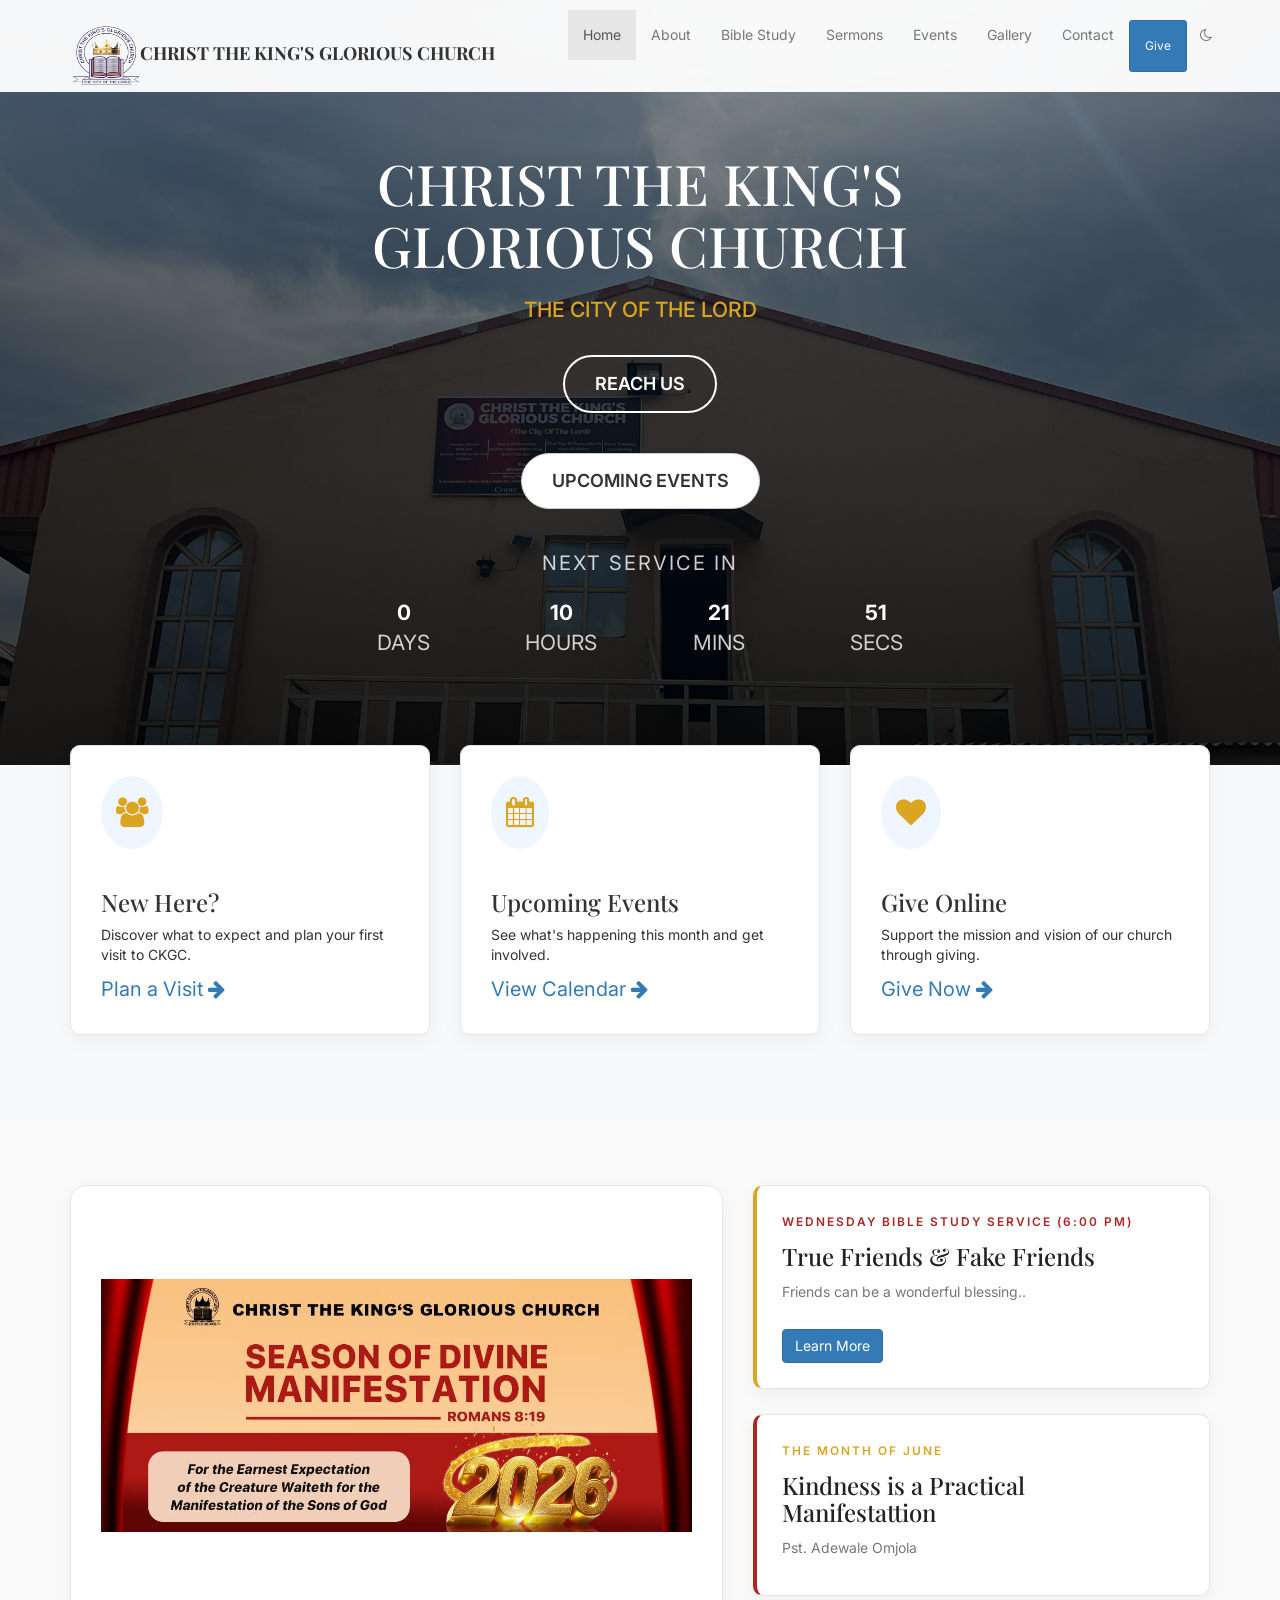
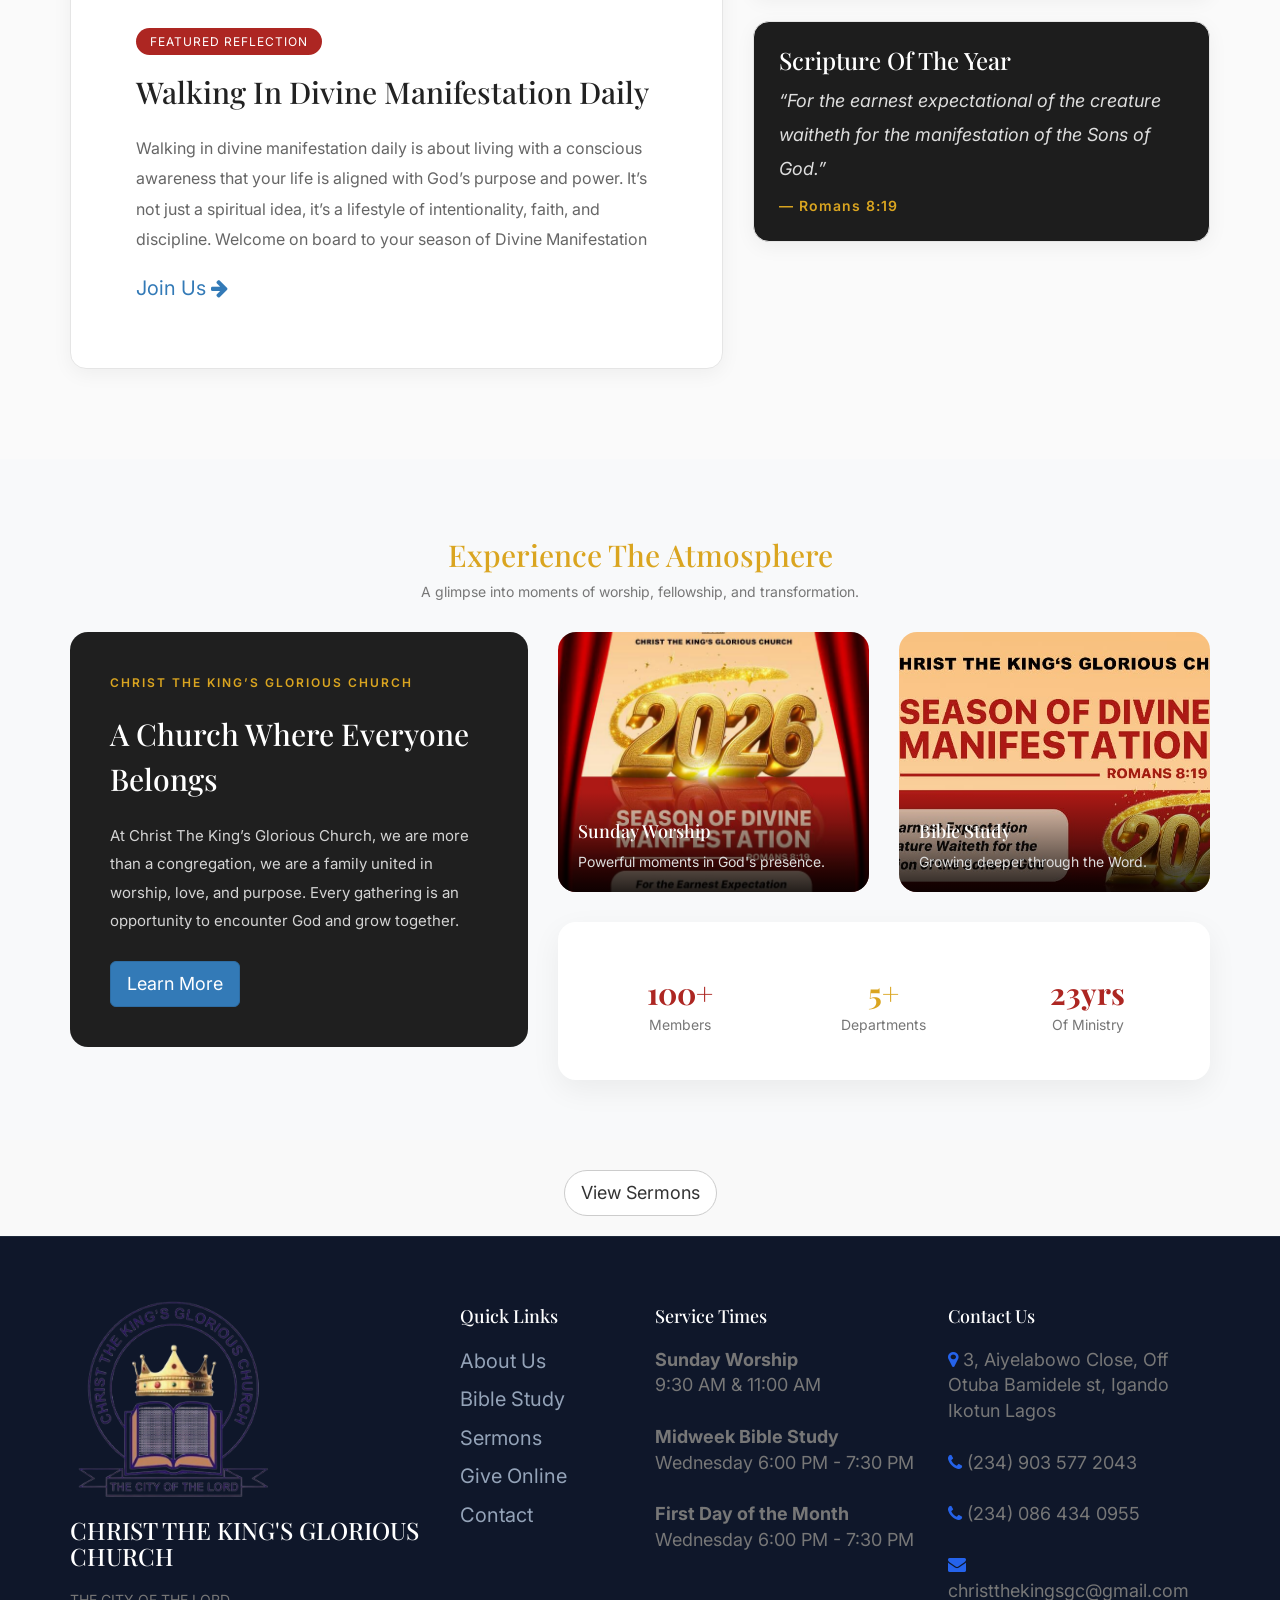
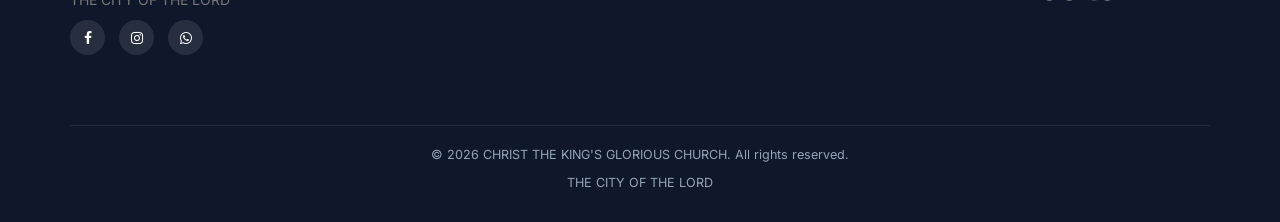
==== index.html @ 2be5fe41 "first commit" ====
<!DOCTYPE html>
<html lang="en">
<head>
    <meta charset="UTF-8">
    <meta name="viewport" content="width=device-width, initial-scale=1.0">
    <title>CHRIST THE KING'S GLORIOUS CHURCH - Welcome Home</title>
    <link rel="icon" href="./favicon_io (5)/favicon.ico">
    <!-- Bootstrap 3 CSS -->
    <link rel="stylesheet" href="https://maxcdn.bootstrapcdn.com/bootstrap/3.3.7/css/bootstrap.min.css">
    <!-- Font Awesome -->
    <link rel="stylesheet" href="https://cdnjs.cloudflare.com/ajax/libs/font-awesome/4.7.0/css/font-awesome.min.css">
    <!-- Google Fonts -->
    <link href="https://fonts.googleapis.com/css2?family=Inter:wght@300;400;600;700&family=Playfair+Display:wght@700&display=swap" rel="stylesheet">
    <!-- Custom CSS -->
    <link rel="stylesheet" href="./css/style.css">
<script type="importmap">
{
  "imports": {
    "react": "https://aistudiocdn.com/react@^19.2.1",
    "react-dom/": "https://aistudiocdn.com/react-dom@^19.2.1/",
    "react/": "https://aistudiocdn.com/react@^19.2.1/",
    "react-router-dom": "https://aistudiocdn.com/react-router-dom@^7.10.1",
    "lucide-react": "https://aistudiocdn.com/lucide-react@^0.556.0",
    "framer-motion": "https://aistudiocdn.com/framer-motion@^12.23.25"
  }
}
</script>
<style>
    /* Handle user inline styles in dark mode */
body.dark-mode [style*="color:#222"],
body.dark-mode [style*="color: #222"],
body.dark-mode [style*="color:#222222"],
body.dark-mode [style*="color: #222222"] {
    color: #ffffff !important;
}
body.dark-mode [style*="color:#333"],
body.dark-mode [style*="color: #333"],
body.dark-mode [style*="color:#333333"],
body.dark-mode [style*="color: #333333"] {
    color: #f1f5f9 !important;
}
body.dark-mode [style*="color:#666"],
body.dark-mode [style*="color: #666"],
body.dark-mode [style*="color:#666666"],
body.dark-mode [style*="color: #666666"],
body.dark-mode [style*="color:#777"],
body.dark-mode [style*="color: #777"],
body.dark-mode [style*="color:#777777"],
body.dark-mode [style*="color: #777777"] {
    color: #cbd5e1 !important;
}
</style>
</head>
<body>

    <!-- Navigation -->
    <nav class="navbar navbar-default navbar-fixed-top transition">
        <div class="container">
            <div class="navbar-header">
                <button type="button" class="navbar-toggle collapsed" data-toggle="collapse" data-target="#navbar" aria-expanded="false" aria-controls="navbar">
                    <span class="sr-only">Toggle navigation</span>
                    <span class="icon-bar"></span>
                    <span class="icon-bar"></span>
                    <span class="icon-bar"></span>
                </button>
                <a class="navbar-brand font-serif" href="index.html">
                    <span class="brand-icon"><img src="./Assets/ckgc logo.png" alt="ckgc" height="60px" width="70px"></span>CHRIST THE KING'S GLORIOUS CHURCH
                </a>
            </div>
            <div id="navbar" class="navbar-collapse collapse">
                <ul class="nav navbar-nav navbar-right">
                    <li class="active"><a href="index.html">Home</a></li>
                    <li><a href="about.html">About</a></li>
                   <li><a href="daily-devotion.html">Bible Study</a></li>
                       <li><a href="sermons.html">Sermons</a></li>
                    <li><a href="events.html">Events</a></li>
                    <li><a href="gallery.html"></i> Gallery</a></li>
                    <li><a href="contact.html">Contact</a></li>
                    <li><a href="give.html" class="btn btn-primary navbar-btn btn-sm text-white">Give</a></li>
                    <li>
                        <button id="theme-toggle" class="btn btn-link navbar-btn">
                            <i class="fa fa-moon-o"></i>
                        </button>
                    </li>
                </ul>
            </div>
        </div>
    </nav>

    <!-- Hero Section -->
    <header class="hero-section" style="background-image: url('./pg-headers/church\ background-image.jpg');">
        <div class="hero-overlay"></div>
        <div class="container">
            <div class="row"> 
                <div class="col-md-8 col-md-offset-2 text-center hero-content fade-in-up">
                    <h1 class="font-serif">CHRIST THE KING'S GLORIOUS CHURCH</h1>
                    <p class="lead" style="color: #daa520;font-weight: 500;">THE CITY OF THE LORD</p>
                    <div class="hero-buttons">
                       <!---<a href="#welcome-message" class="btn btn-primary btn-lg">Welcome</a> --->
                        <a href="contact.html" class="btn btn-outline-white btn-lg">REACH US</a>
                        <div class="mt-20">
                            <a href="events.html" class="btn btn-default btn-lg btn-rounded">UPCOMING EVENTS</a>
                        </div>
                    </div>
                    <div class="countdown-wrapper">
                        <p class="text-uppercase small tracking-wide" style="font-size: 20px; opacity: 0.8; letter-spacing: 2px;">Next Service In</p>
                        <div id="countdown" class="row">
                            <div class="col-xs-3">
                                <span id="days">0</span>
                                <small>Days</small>
                            </div>
                            <div class="col-xs-3">
                                <span id="hours">0</span>
                                <small>Hours</small>
                            </div>
                            <div class="col-xs-3">
                                <span id="minutes">0</span>
                                <small>Mins</small>
                            </div>
                            <div class="col-xs-3">
                                <span id="seconds">0</span>
                                <small>Secs</small>
                            </div>
                        </div>
                    </div>
                </div>
            </div>
        </div>
    </header>

    <!-- Quick Access -->
    <section class="section-padding bg-light">
        <div class="container relative" style="margin-top: -80px; z-index: 10;">
            <div class="row">
                <div class="col-md-4 col-sm-6 mb-30">
                    <div class="card fade-in">
                        <div class="card-icon"><i class="fa fa-users" style="color: #daa520;"></i></div>
                        <h3>New Here?</h3>
                        <p>Discover what to expect and plan your first visit to CKGC.</p>
                        <a href="contact.html" class="read-more" style="font-size: 20px;">Plan a Visit <i class="fa fa-arrow-right"></i></a>
                    </div>
                </div>
                <div class="col-md-4 col-sm-6 mb-30">
                    <div class="card fade-in delay-100">
                        <div class="card-icon"><i class="fa fa-calendar"style="color: #daa520;"></i></div>
                        <h3>Upcoming Events</h3>
                        <p>See what's happening this month and get involved.</p>
                        <a href="events.html" class="read-more" style="font-size: 20px;">View Calendar <i class="fa fa-arrow-right"></i></a>
                    </div>
                </div>
                <div class="col-md-4 col-sm-6 mb-30">
                    <div class="card fade-in delay-200">
                        <div class="card-icon"><i class="fa fa-heart" style="color: #daa520;"></i></div>
                        <h3>Give Online</h3>
                        <p>Support the mission and vision of our church through giving.</p>
                        <a href="give.html" class="read-more" style="font-size: 20px;">Give Now <i class="fa fa-arrow-right"></i></a>
                    </div>
                </div>
            </div>
        </div>
    </section>


    <!-------Welcome to our Season of Divine Manifestation------->
     <!-- Blog / Inspiration Section -->
    <section class="section-padding" style="background: #fafafa;" id="welcome-message">
        <div class="container">


            <div class="row">

                <!-- Featured Article -->
                <div class="col-md-7 mb-30">
                    <div class="card fade-in" style="overflow:hidden; border-radius:16px;">

                        <img src="./Assets/landscape-banner.jpeg" 
                             alt="Featured Message" 
                             class="img-responsive"
                             style="width:100%; height:380px; object-fit:contain;">

                        <div style="padding:35px;">

                            <span style="
                                background:#ad2622;
                                color:white;
                                padding:6px 14px;
                                border-radius:30px;
                                font-size:12px;
                                letter-spacing:1px;
                                text-transform:uppercase;
                            ">
                                Featured Reflection
                            </span>

                            <h2 class="font-serif" style="
                                margin-top:20px;
                                color:#222;
                                line-height:1.4;
                            ">
                                Walking In Divine Manifestation Daily
                            </h2>

                            <p style="
                                color:#666;
                                font-size:16px;
                                line-height:1.9;
                                margin-top:20px;
                            ">
                               Walking in divine manifestation daily is about living with a conscious awareness 
                               that your life is aligned with God’s purpose and power. It’s not just a spiritual idea, 
                               it’s a lifestyle of intentionality, faith, and discipline.
                               Welcome on board to your season of Divine Manifestation
                            </p>

                            <a href="events.html" class="read-more" style="margin-top:10px; display:inline-block; font-size:20px;">
                                Join Us <i class="fa fa-arrow-right"></i>
                            </a>

                        </div>
                    </div>
                </div>

                <!-- Side Articles -->
                <div class="col-md-5">

                    <div class="card fade-in delay-100" style="
                        padding:25px;
                        margin-bottom:25px;
                        border-left:4px solid #daa520;
                    ">

                        <small style="
                            text-transform:uppercase;
                            letter-spacing:2px;
                            color:#ad2622;
                            font-weight:600;
                        ">
                         Wednesday Bible Study Service (6:00 PM)
                        </small>

                        <h3 class="font-serif" style="
                            margin-top:12px;
                            color:#222;
                        ">
                            True Friends & Fake Friends
                        </h3>

                        <p style="
                            color:#777;
                            line-height:1.8;
                        ">
                           Friends can be a wonderful blessing..
                        </p>

                         <a href="daily-devotion.html" class="btn btn-primary" style="margin-top: 15px;">
                            Learn More
                        </a>
                    </div>

                    <div class="card fade-in delay-200" style="
                        padding:25px;
                        margin-bottom:25px;
                        border-left:4px solid #ad2622;
                    ">

                        <small style="
                            text-transform:uppercase;
                            letter-spacing:2px;
                            color:#daa520;
                            font-weight:600;
                        ">
                            The Month Of June
                        </small>

                        <h3 class="font-serif" style="
                            margin-top:12px;
                            color:#222;
                        ">
                             Kindness is a Practical Manifestattion
                        </h3>

                        <p style="
                            color:#777;
                            line-height:1.8;
                        ">
                            Pst. Adewale Omjola
                        </p>

                    </div>

                    <div class="card fade-in delay-300" style="
                        padding:25px;
                        background:#1d1d1d;
                        color:white;
                        border-radius:16px;
                    ">

                        <h3 class="font-serif" style="
                            margin-top:0;
                            color:#fff;
                        ">
                            Scripture Of The Year
                        </h3>

                        <p style="
                            font-size:18px;
                            line-height:1.9;
                            color:#ddd;
                            font-style:italic;
                        ">
                            “For the earnest expectational of the creature waitheth for the manifestation of the Sons of God.”
                        </p>

                        <span style="
                            color:#daa520;
                            font-weight:600;
                            letter-spacing:1px;
                        ">
                            — Romans 8:19
                        </span>

                    </div>

                </div>

            </div>

        </div>
    </section>

                <!-- Community Experience Section -->
    <section class="section-padding bg-light">
        <div class="container">

            <div class="section-header text-center">
                <h2 class="font-serif" style="color: #daa520;">Experience The Atmosphere</h2>
                <div class="divider"></div>
                <p class="text-muted">
                    A glimpse into moments of worship, fellowship, and transformation.
                </p>
                <br>
            </div>

            <div class="row">

                <!-- Left Content -->
                <div class="col-md-5 mb-30 fade-in">

                    <div style="
                        background: #1f1f1f;
                        color: white;
                        padding: 40px;
                        border-radius: 18px;
                        height: 100%;
                    ">

                        <span style="
                            color: #daa520;
                            text-transform: uppercase;
                            letter-spacing: 2px;
                            font-size: 12px;
                            font-weight: 600;
                        ">
                            Christ The King’s Glorious Church
                        </span>

                        <h2 class="font-serif" style="
                            margin-top: 20px;
                            line-height: 1.5;
                            color: white;
                        ">
                            A Church Where Everyone Belongs
                        </h2>

                        <p style="
                            color: #d4d4d4;
                            line-height: 1.9;
                            margin-top: 20px;
                            font-size: 15px;
                        ">
                            At Christ The King’s Glorious Church, we are more than a congregation,
                            we are a family united in worship, love, and purpose.
                            Every gathering is an opportunity to encounter God and grow together.
                        </p>

                        <a href="about.html" class="btn btn-primary btn-lg" style="margin-top: 15px;">
                            Learn More
                        </a>

                    </div>

                </div>

                <!-- Right Grid -->
                <div class="col-md-7">

                    <div class="row">

                        <div class="col-sm-6 mb-30 fade-in delay-100">
                            <div style="position: relative; overflow: hidden; border-radius: 18px;">
                                <img src="./Assets/portrait-banner.JPG" 
                                     class="img-responsive"
                                     style="width:100%; height:260px; object-fit:cover;">

                                <div style="
                                    position:absolute;
                                    bottom:0;
                                    left:0;
                                    right:0;
                                    padding:20px;
                                    background: linear-gradient(transparent, rgba(0,0,0,0.85));
                                    color:white;
                                ">
                                    <h4 class="font-serif">Sunday Worship</h4>
                                    <p style="margin:0; color:#ddd;">
                                        Powerful moments in God's presence.
                                    </p>
                                </div>
                            </div>
                        </div>

                        <div class="col-sm-6 mb-30 fade-in delay-200">
                            <div style="position: relative; overflow: hidden; border-radius: 18px;">
                                <img src="./Assets/landscape-banner.jpeg" 
                                     class="img-responsive"
                                     style="width:100%; height:260px; object-fit:cover;">

                                <div style="
                                    position:absolute;
                                    bottom:0;
                                    left:0;
                                    right:0;
                                    padding:20px;
                                    background: linear-gradient(transparent, rgba(0,0,0,0.85));
                                    color:white;
                                ">
                                    <h4 class="font-serif">Bible Study</h4>
                                    <p style="margin:0; color:#ddd;">
                                        Growing deeper through the Word.
                                    </p>
                                </div>
                            </div>
                        </div>

                        <div class="col-sm-12 fade-in delay-300">
                            <div style="
                                background:white;
                                padding:35px;
                                border-radius:18px;
                                box-shadow:0 10px 30px rgba(0,0,0,0.06);
                            ">

                                <div class="row text-center">

                                    <div class="col-xs-4">
                                        <h2 style="
                                            color:#ad2622;
                                            font-weight:700;
                                            margin-bottom:5px;
                                        ">
                                            100+
                                        </h2>
                                        <p class="text-muted">Members</p>
                                    </div>

                                    <div class="col-xs-4">
                                        <h2 style="
                                            color:#daa520;
                                            font-weight:700;
                                            margin-bottom:5px;
                                        ">
                                            5+
                                        </h2>
                                        <p class="text-muted">Departments</p>
                                    </div>

                                    <div class="col-xs-4">
                                        <h2 style="
                                            color:#ad2622;
                                            font-weight:700;
                                            margin-bottom:5px;
                                        ">
                                            23yrs
                                        </h2>
                                        <p class="text-muted">Of Ministry</p>
                                    </div>

                                </div>

                            </div>
                        </div>

                    </div>

                </div>

            </div>

        </div>
    </section>
            <!-----
            <div class="marquee-wrapper">
                <div class="marquee-track">
                    <!-- Set 1: 8 Images
                    <img src="./img-quotes/quote1.jpeg" alt="Sermon 1" class="marquee-item">
                    <img src="https://picsum.photos/id/1016/600/400" alt="Sermon 2" class="marquee-item">
                    <img src="https://picsum.photos/id/1018/600/400" alt="Sermon 3" class="marquee-item">
                    <img src="https://picsum.photos/id/1019/600/400" alt="Sermon 4" class="marquee-item">
                    <img src="https://picsum.photos/id/1020/600/400" alt="Sermon 5" class="marquee-item">
                    <img src="https://picsum.photos/id/1021/600/400" alt="Sermon 6" class="marquee-item">
                    <img src="https://picsum.photos/id/1022/600/400" alt="Sermon 7" class="marquee-item">
                    <img src="https://picsum.photos/id/1023/600/400" alt="Sermon 8" class="marquee-item">
                    
                    <!-- Set 2: Duplicate 8 Images for infinite loop 
                    <img src="./img-quotes/quote1.jpeg" alt="Sermon 1" class="marquee-item">
                    <img src="https://picsum.photos/id/1016/600/400" alt="Sermon 2" class="marquee-item">
                    <img src="https://picsum.photos/id/1018/600/400" alt="Sermon 3" class="marquee-item">
                    <img src="https://picsum.photos/id/1019/600/400" alt="Sermon 4" class="marquee-item">
                    <img src="https://picsum.photos/id/1020/600/400" alt="Sermon 5" class="marquee-item">
                    <img src="https://picsum.photos/id/1021/600/400" alt="Sermon 6" class="marquee-item">
                    <img src="https://picsum.photos/id/1022/600/400" alt="Sermon 7" class="marquee-item">
                    <img src="https://picsum.photos/id/1023/600/400" alt="Sermon 8" class="marquee-item">
                </div>
            </div> --->
            
            <div class="text-center mt-30">
                <a href="sermons.html" class="btn btn-default btn-lg btn-rounded">View Sermons</a>
            </div>
        </div>
    </section>
<br>
    <!-- Footer -->
    <footer class="footer-dark">
        <div class="container">
            <div class="row">
                <div class="col-md-4 mb-30">
                      <p>
                        <img src="./Assets/ckgc logo.png" alt="" width="200px" height="200px">
                    </p>
                    <h3 class="font-serif text-white">CHRIST THE KING'S GLORIOUS CHURCH</h3>
                    <p class="text-muted">THE CITY OF THE LORD</p>
                    <div class="social-links">
                        <a href="https://www.facebook.com/share/17ncp3UJPD/"><i class="fa fa-facebook"></i></a>
                        <a href="#"><i class="fa fa-instagram"></i></a>
                        <a href="https://wa.me/qr/27AWUNSNEN6XG1"><i class="fa fa-whatsapp"></i></a>
                    </div>
                </div>
                <div class="col-md-2 mb-30" style="font-size: 20px;">
                    <h4 class="text-white">Quick Links</h4>
                    <ul class="list-unstyled footer-links">
                        <li><a href="about.html">About Us</a></li>
               <li><a href="daily-devotion.html">Bible Study</a></li>
                        <li><a href="sermons.html">Sermons</a></li>
                        <li><a href="give.html">Give Online</a></li>
                        <li><a href="contact.html">Contact</a></li>
                    </ul>
                </div>
                <div class="col-md-3 mb-30" style="font-size: 18px;">
                    <h4 class="text-white">Service Times</h4>
                    <ul class="list-unstyled text-muted">
                        <li><strong>Sunday Worship</strong><br>9:30 AM & 11:00 AM</li><br>
                        <li><strong>Midweek Bible Study</strong><br>Wednesday 6:00 PM - 7:30 PM</li> <br>
                         <li><strong>First Day of the Month</strong><br>Wednesday 6:00 PM - 7:30 PM</li>
                    </ul>
                </div>
                <div class="col-md-3 mb-30" style="font-size: 18px;">
                    <h4 class="text-white">Contact Us</h4>
                    <ul class="list-unstyled contact-info text-muted">
                        <li><i class="fa fa-map-marker text-primary"></i> 3, Aiyelabowo Close, Off Otuba Bamidele st, Igando Ikotun Lagos</li><br>
                        <li><i class="fa fa-phone text-primary"></i> (234) 903 577 2043</li><br>
                           <li><i class="fa fa-phone text-primary"></i> (234) 086 434 0955</li><br>
                        <li><i class="fa fa-envelope text-primary"></i> christthekingsgc@gmail.com</li>
                    </ul>
                </div>
            </div>
            <div class="footer-bottom text-center">
                <p>&copy; 2026 CHRIST THE KING'S GLORIOUS CHURCH. All rights reserved.</p>
                <span>THE CITY OF THE LORD</span>
            </div>
        </div>
    </footer>

    <!-- Scripts -->
    <script src="https://ajax.googleapis.com/ajax/libs/jquery/1.12.4/jquery.min.js"></script>
    <script src="https://maxcdn.bootstrapcdn.com/bootstrap/3.3.7/js/bootstrap.min.js"></script>
    <script src="./js/script.js"></script>
</body>
</html>
---- css/style.css ----
/* --- Variables & Base --- */
:root {
    --primary-color: #2563eb;
    --primary-dark: #1d4ed8;
    --accent-color: #f59e0b;
    --text-color: #333;
    --bg-color: #f9f9f9;
    --card-bg: #fff;
    --border-color: #e5e5e5;
}

html {
    scroll-behavior: smooth;
}

body {
    font-family: 'Inter', sans-serif;
    color: var(--text-color);
    background-color: var(--bg-color);
    -webkit-font-smoothing: antialiased;
    transition: background-color 0.3s, color 0.3s;
}

h1, h2, h3, h4, h5, h6, .font-serif {
    font-family: 'Playfair Display', serif;
}

/* --- Utilities --- */
.mt-0 { margin-top: 0; }
.mt-10 { margin-top: 10px; }
.mt-20 { margin-top: 20px; }
.mt-30 { margin-top: 30px; }
.mt-80 { margin-top: 80px; }
.mb-15 { margin-bottom: 15px; }
.mb-20 { margin-bottom: 20px; }
.mb-30 { margin-bottom: 30px; }
.mb-50 { margin-bottom: 50px; }
.p-20 { padding: 20px; }
.p-30 { padding: 30px; }
.section-padding { padding: 60px 0; }
.h-100 { height: 100%; }
.w-100 { width: 100%; }
.object-cover { object-fit: cover; }
.relative { position: relative; }

/* --- Colors --- */
.text-primary { color: var(--primary-color) !important; }
.bg-primary { background-color: var(--primary-color) !important; }
.bg-dark { background-color: #111 !important; color: #fff; }
.bg-light { background-color: #f8f9fa !important; }
.text-white { color: #fff !important; }
.text-muted-light { color: rgba(255,255,255,0.7); }

/* --- Navbar --- */
.navbar-default {
    background-color: rgba(255,255,255,0.95);
    border: none;
    box-shadow: 0 2px 10px rgba(0,0,0,0.05);
    padding: 10px;
}
.brand-logo {
    display: inline-block;
    height: 34px;
    width: auto;
    margin-right: 8px;
    margin-top: -7px;
    vertical-align: middle;
}
.navbar-brand { font-weight: 700; color: #333 !important; }

/* =========================
   Mobile Responsive Styles
========================= */
@media (max-width: 768px) {

    .navbar-default {
        padding: 8px 15px;
    }

    .navbar-brand {
        font-size: 16px;
        display: flex;
        align-items: center;
        max-width: 80%;
        white-space: nowrap;
        overflow: hidden;
        text-overflow: ellipsis;
    }

    .brand-logo {
        height: 28px;
        margin-right: 6px;
        margin-top: 0;
    }

    .navbar-toggle {
        margin-top: 8px;
        border: none;
        background: transparent !important;
    }

    .navbar-toggle .icon-bar {
        background-color: #333;
    }

    .navbar-nav {
        margin-top: 10px;
        text-align: center;
    }

    .navbar-nav > li > a {
        padding: 12px 15px;
        font-size: 15px;
    }
}

/* --- Hero --- */
.hero-section {
    position: relative;
    height: 85vh;
    background: url('https://picsum.photos/id/1029/1920/1080') no-repeat center center scroll;
    background-size: cover;
    display: flex;
    align-items: center;
    justify-content: center;
    color: #fff;
}
.hero-overlay {
    position: absolute;
    top: 0; left: 0; width: 100%; height: 100%;
    background: linear-gradient(to top, rgba(0,0,0,0.8), rgba(0,0,0,0.4));
}
.hero-content { position: relative; z-index: 2; }
.hero-content h1 { font-size: 4em; margin-bottom: 20px; margin-top: 60px; }
.hero-buttons .btn { margin: 10px; border-radius: 50px; padding: 15px 30px; font-weight: 600; }
.btn-outline-white { border: 2px solid #fff; color: #fff; background: transparent; }
.btn-outline-white:hover { background: #fff; color: #333; }

/* --- Cards & Panels --- */
.card {
    background: var(--card-bg);
    border-radius: 10px;
    padding: 30px;
    box-shadow: 0 5px 20px rgba(0,0,0,0.05);
    transition: transform 0.3s;
    border: 1px solid var(--border-color);
}
.card:hover { transform: translateY(-5px); }
.card-icon { font-size: 30px; margin-bottom: 20px; display: inline-block; padding: 15px; background: #eff6ff; border-radius: 50%; }

.ministry-card {
    position: relative;
    border-radius: 15px;
    overflow: hidden;
    height: 300px;
}
.ministry-card img { width: 100%; height: 100%; object-fit: cover; transition: transform 0.5s; }
.ministry-card:hover img { transform: scale(1.1); }
.ministry-overlay {
    position: absolute;
    bottom: 0; left: 0; width: 100%;
    background: linear-gradient(transparent, rgba(0,0,0,0.9));
    color: #fff;
    padding: 20px;
}

/* --- Sermons --- */
.sermon-card {
    background: var(--card-bg);
    border-radius: 10px;
    overflow: hidden;
    box-shadow: 0 4px 15px rgba(0,0,0,0.05);
}
.sermon-img { position: relative; height: 200px; }
.sermon-img img { width: 100%; height: 100%; object-fit: cover; }
.play-overlay {
    position: absolute; top: 0; left: 0; width: 100%; height: 100%;
    background: rgba(0,0,0,0.3);
    display: flex; align-items: center; justify-content: center;
    opacity: 0; transition: 0.3s;
    color: #fff; font-size: 40px;
}
.sermon-card:hover .play-overlay { opacity: 1; }
.sermon-content { padding: 20px; }
.sermon-content .meta { font-size: 0.8em; color: var(--primary-color); font-weight: 700; text-transform: uppercase; }

/* --- Marquee Animation --- */
.marquee-wrapper {
    overflow: hidden;
    position: relative;
    width: 100%;
    padding: 20px 0;
}

.marquee-track {
    display: flex;
    width: max-content;
    animation: scrollLeftToRight 40s linear infinite;
}

.marquee-item {
    height: 250px;
    width: 350px;
    object-fit: cover;
    border-radius: 10px;
    margin-right: 20px;
    box-shadow: 0 5px 15px rgba(0,0,0,0.1);
    flex-shrink: 0;
}

@keyframes scrollLeftToRight {
    0% {
        transform: translateX(-50%);
    }
    100% {
        transform: translateX(0);
    }
}

/* --- Dark Mode --- */
body.dark-mode {
    --bg-color: #121212;
    --card-bg: #1e1e1e;
    --text-color: #e5e5e5;
    --border-color: #333;
}
body.dark-mode .navbar-default {
    background-color: rgba(30,30,30,0.95);
    border-bottom: 1px solid #333;
}

body.dark-mode .navbar-default .navbar-brand,
body.dark-mode .navbar-default .navbar-nav > li > a { color: #fff !important; }
body.dark-mode .navbar-toggle .icon-bar { background-color: #fff; }

body.dark-mode .card,
body.dark-mode .panel,
body.dark-mode .well {
    background-color: var(--card-bg);
    border-color: var(--border-color);
}
body.dark-mode .bg-light { background-color: #181818 !important; }
body.dark-mode .text-muted { color: #aaa; }
body.dark-mode .card-icon { background: #333; }

/* --- Countdown --- */
.countdown-wrapper {
    max-width: 600px;
    margin: 30px auto 0;
}
#countdown .col-xs-3 {
    padding: 15px 5px;
}
#countdown span {
    display: block;
    font-size: 1.5em;
    font-weight: 700;
    line-height: 1;
}
#countdown small {
    display: block;
    font-size: 1.5em;
    text-transform: uppercase;
    margin-top: 5px;
    opacity: 0.8;
}

/* --- Footer --- */
.footer-dark { background: #0f172a; color: #94a3b8; padding: 60px 0 30px; border-top: 1px solid #1e293b; }
.footer-dark h3, .footer-dark h4 { color: #fff; margin-bottom: 20px; }
.footer-links li { margin-bottom: 10px; }
.footer-links a { color: #94a3b8; }
.footer-links a:hover { color: #fff; text-decoration: none; }
.social-links a { display: inline-block; width: 35px; height: 35px; background: rgba(255,255,255,0.1); color: #fff; text-align: center; line-height: 35px; border-radius: 50%; margin-right: 10px; }
.footer-bottom { border-top: 1px solid #1e293b; margin-top: 40px; padding-top: 20px; font-size: 0.9em; }

/* --- Animations --- */
.fade-in { animation: fadeIn 0.8s ease forwards; opacity: 0; transform: translateY(20px); }
.fade-in-up { animation: fadeInUp 1s ease forwards; opacity: 0; transform: translateY(30px); }
.delay-100 { animation-delay: 0.1s; }
.delay-200 { animation-delay: 0.2s; }

@keyframes fadeIn { to { opacity: 1; transform: translateY(0); } }
@keyframes fadeInUp { to { opacity: 1; transform: translateY(0); } }

/* --- Extras --- */
.page-header-section { padding: 80px 0; margin-bottom: 0; }
.btn-rounded { border-radius: 50px; }
.border-top-primary { border-top: 5px solid var(--primary-color); }
.vertical-align { display: flex; align-items: center; flex-wrap: wrap; }
.absolute-center { position: absolute; top: 50%; left: 50%; transform: translate(-50%, -50%); }
.border-left-primary { border-left: 4px solid var(--primary-color); }
.border-left-accent { border-left: 4px solid var(--accent-color); }

@media (max-width: 768px) {
    .vertical-align { display: block; }
    .hero-content h1 { font-size: 2.5em; }
    .hero-section { height: auto; padding-bottom: 50px; }
}

a.navbar-btn:hover {
    color: #000 !important;
}
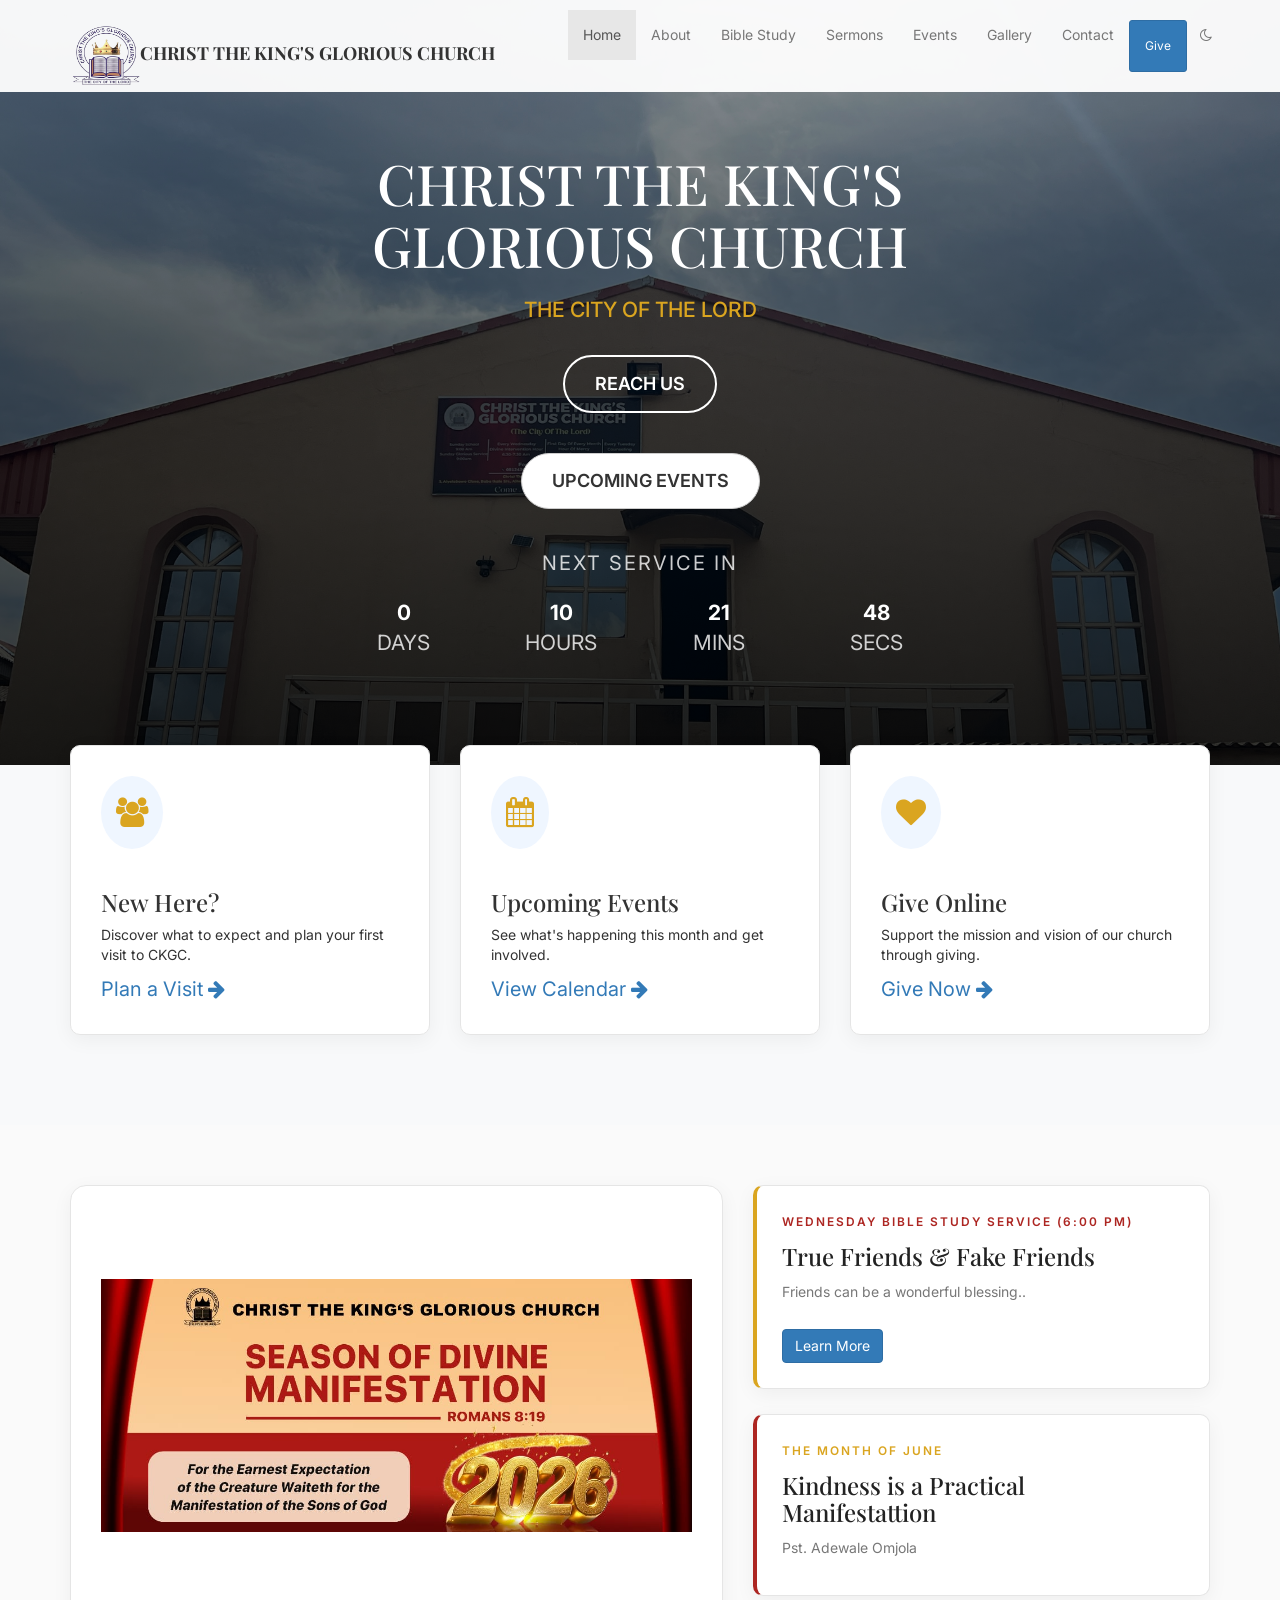
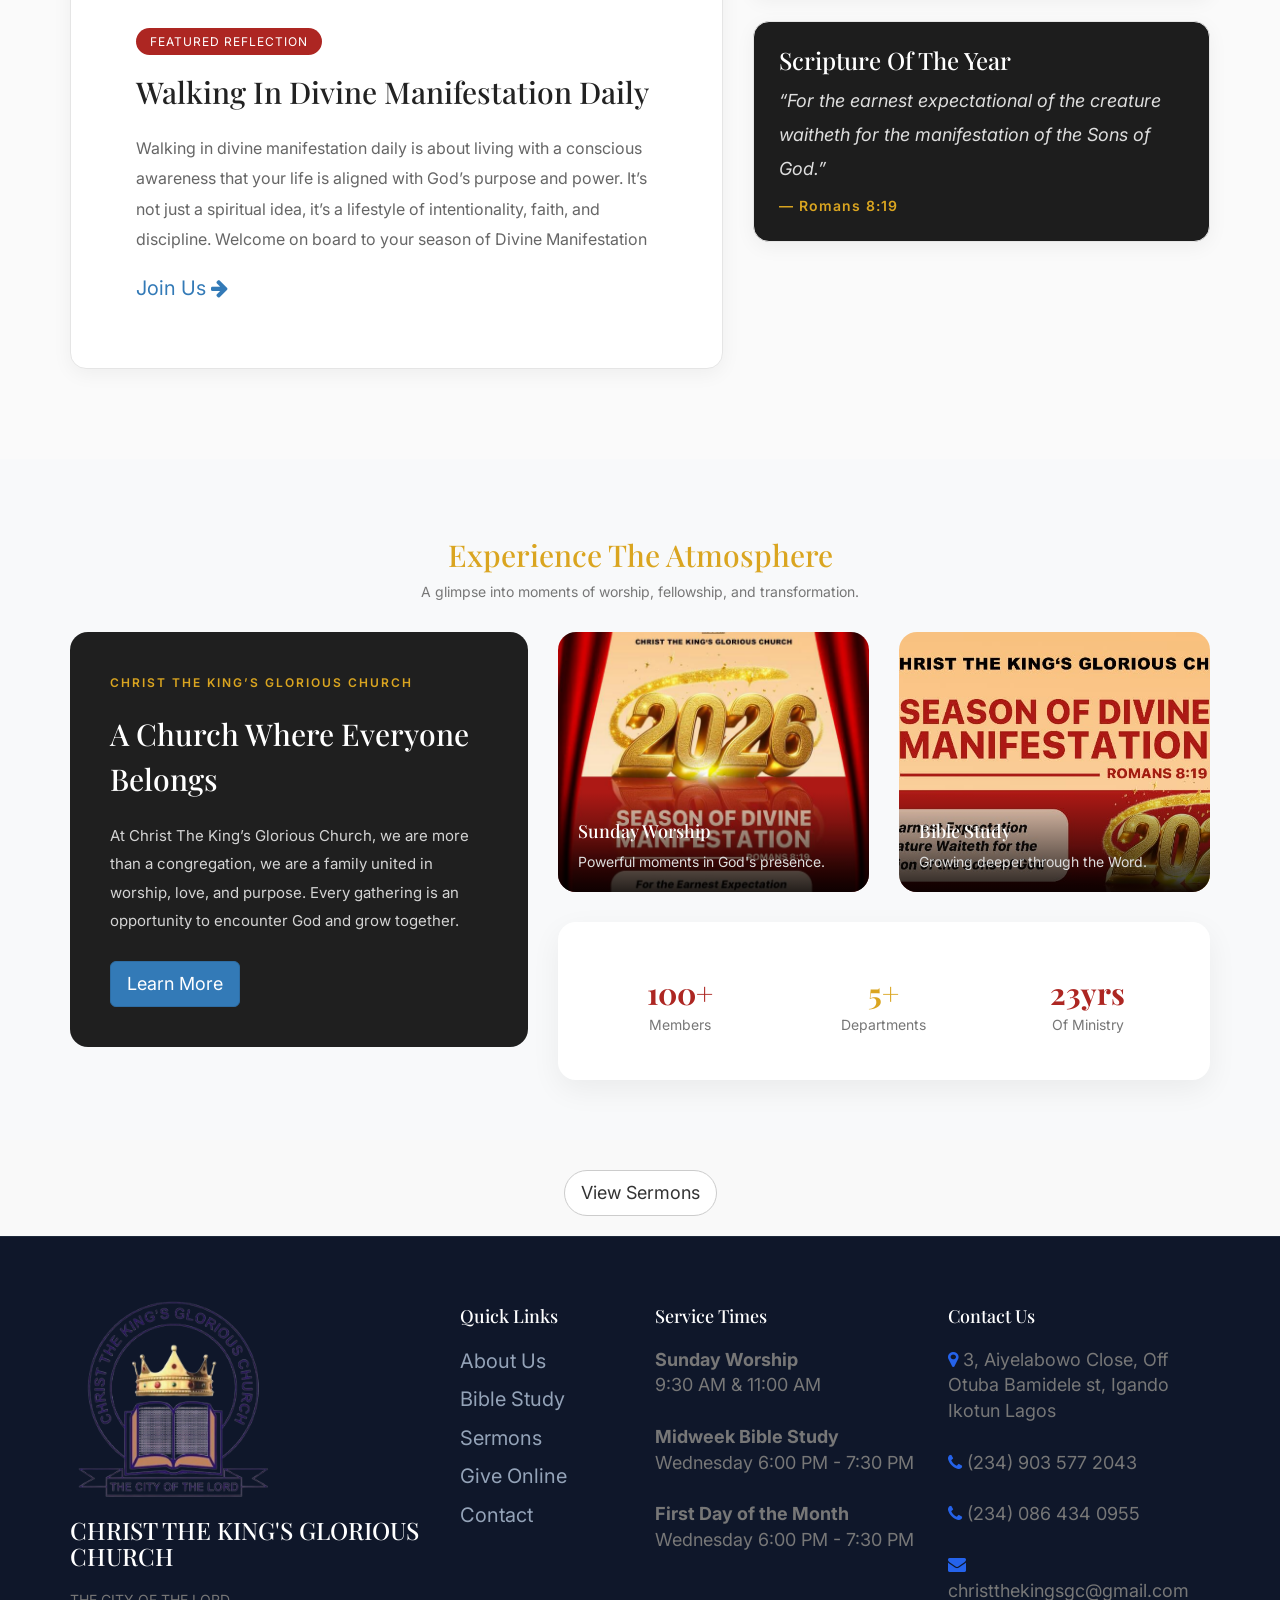
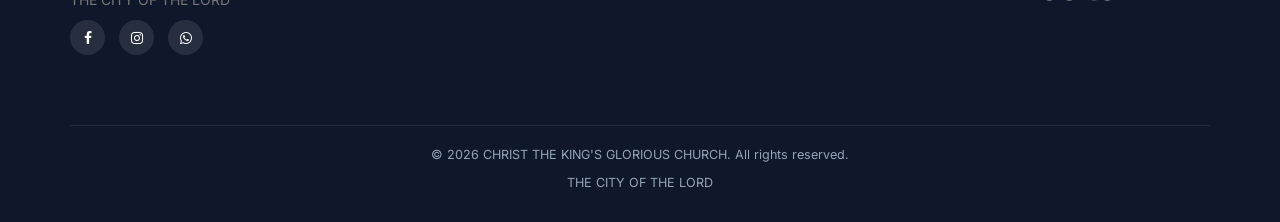
==== commit 5ff7706c: "Updated" ====
--- a/index.html
+++ b/index.html
@@ -4,7 +4,7 @@
     <meta charset="UTF-8">
     <meta name="viewport" content="width=device-width, initial-scale=1.0">
     <title>CHRIST THE KING'S GLORIOUS CHURCH - Welcome Home</title>
-    <link rel="icon" href="./favicon_io (5)/favicon.ico">
+   <link rel="icon" href="./Assets/favicon.ico">
     <!-- Bootstrap 3 CSS -->
     <link rel="stylesheet" href="https://maxcdn.bootstrapcdn.com/bootstrap/3.3.7/css/bootstrap.min.css">
     <!-- Font Awesome -->
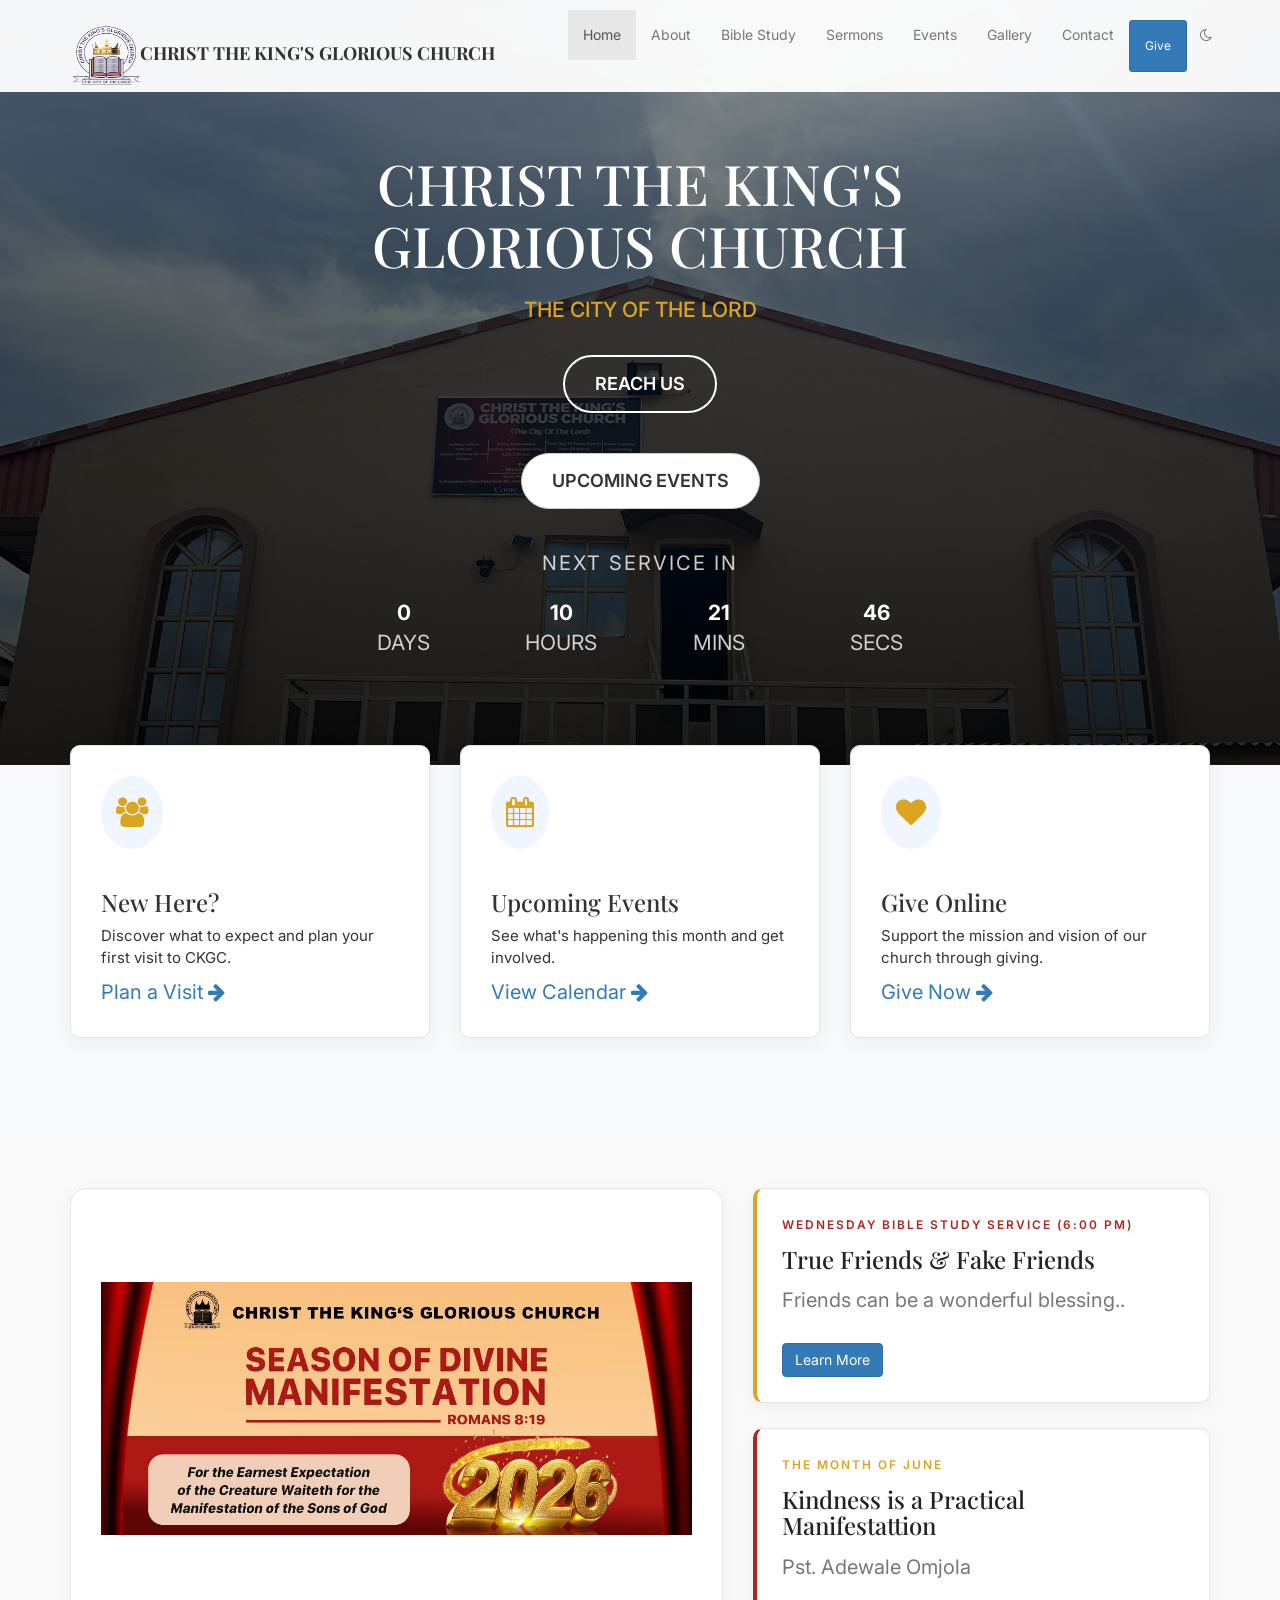
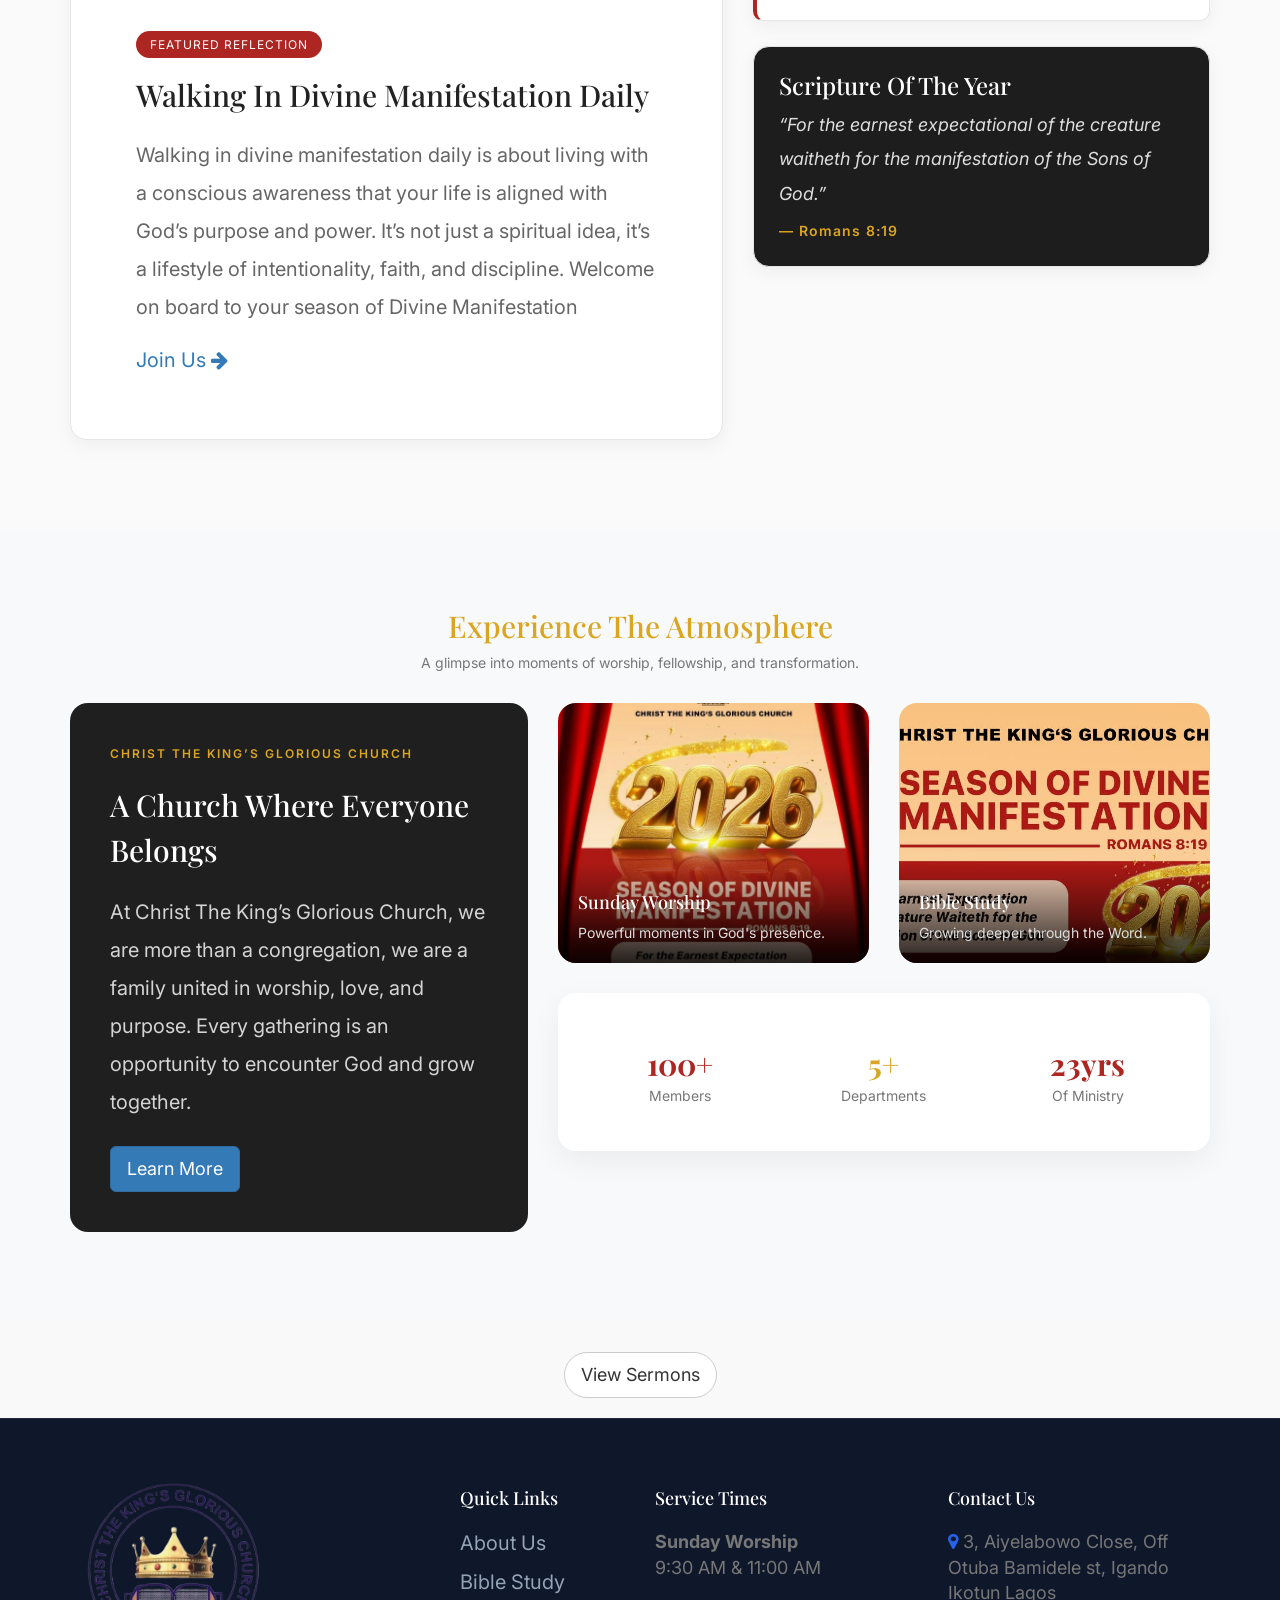
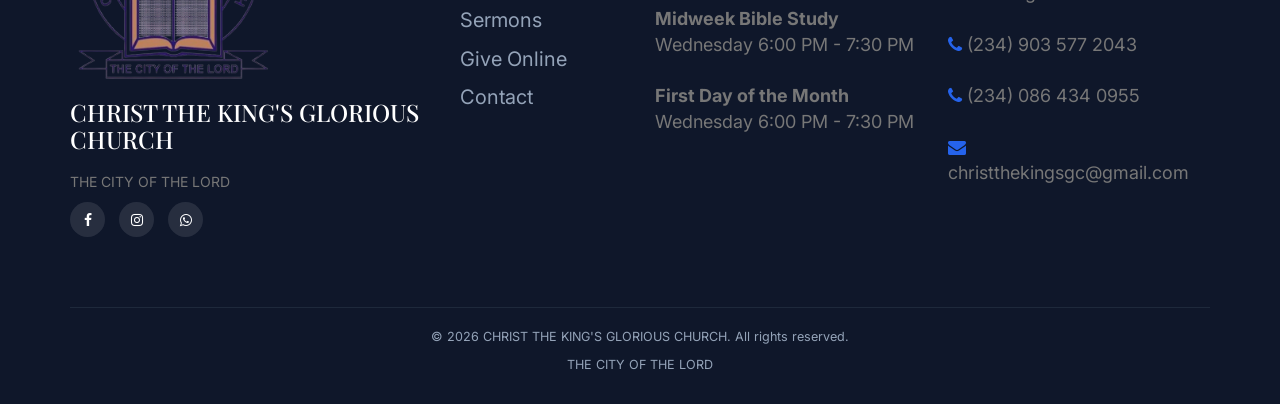
==== commit 316991a0: "update" ====
--- a/index.html
+++ b/index.html
@@ -136,7 +136,7 @@
                     <div class="card fade-in">
                         <div class="card-icon"><i class="fa fa-users" style="color: #daa520;"></i></div>
                         <h3>New Here?</h3>
-                        <p>Discover what to expect and plan your first visit to CKGC.</p>
+                        <p style="font-size: 15px;">Discover what to expect and plan your first visit to CKGC.</p>
                         <a href="contact.html" class="read-more" style="font-size: 20px;">Plan a Visit <i class="fa fa-arrow-right"></i></a>
                     </div>
                 </div>
@@ -144,7 +144,7 @@
                     <div class="card fade-in delay-100">
                         <div class="card-icon"><i class="fa fa-calendar"style="color: #daa520;"></i></div>
                         <h3>Upcoming Events</h3>
-                        <p>See what's happening this month and get involved.</p>
+                        <p style="font-size: 15px;">See what's happening this month and get involved.</p>
                         <a href="events.html" class="read-more" style="font-size: 20px;">View Calendar <i class="fa fa-arrow-right"></i></a>
                     </div>
                 </div>
@@ -152,7 +152,7 @@
                     <div class="card fade-in delay-200">
                         <div class="card-icon"><i class="fa fa-heart" style="color: #daa520;"></i></div>
                         <h3>Give Online</h3>
-                        <p>Support the mission and vision of our church through giving.</p>
+                        <p style="font-size: 15px;">Support the mission and vision of our church through giving.</p>
                         <a href="give.html" class="read-more" style="font-size: 20px;">Give Now <i class="fa fa-arrow-right"></i></a>
                     </div>
                 </div>
@@ -205,6 +205,7 @@
                                 font-size:16px;
                                 line-height:1.9;
                                 margin-top:20px;
+                                font-size: 20px;
                             ">
                                Walking in divine manifestation daily is about living with a conscious awareness 
                                that your life is aligned with God’s purpose and power. It’s not just a spiritual idea, 
@@ -248,6 +249,7 @@
                         <p style="
                             color:#777;
                             line-height:1.8;
+                            font-size: 20px;
                         ">
                            Friends can be a wonderful blessing..
                         </p>
@@ -282,6 +284,7 @@
                         <p style="
                             color:#777;
                             line-height:1.8;
+                            font-size: 20px;
                         ">
                             Pst. Adewale Omjola
                         </p>
@@ -376,7 +379,7 @@
                             color: #d4d4d4;
                             line-height: 1.9;
                             margin-top: 20px;
-                            font-size: 15px;
+                            font-size: 20px;
                         ">
                             At Christ The King’s Glorious Church, we are more than a congregation,
                             we are a family united in worship, love, and purpose.
--- a/css/style.css
+++ b/css/style.css
@@ -37,7 +37,7 @@
 .mb-30 { margin-bottom: 30px; }
 .mb-50 { margin-bottom: 50px; }
 .p-20 { padding: 20px; }
-.p-30 { padding: 30px; }
+ .p-30 { padding: 30px; }
 .section-padding { padding: 60px 0; }
 .h-100 { height: 100%; }
 .w-100 { width: 100%; }
@@ -73,7 +73,7 @@
    Mobile Responsive Styles
 ========================= */
 @media (max-width: 768px) {
-
+    
     .navbar-default {
         padding: 8px 15px;
     }
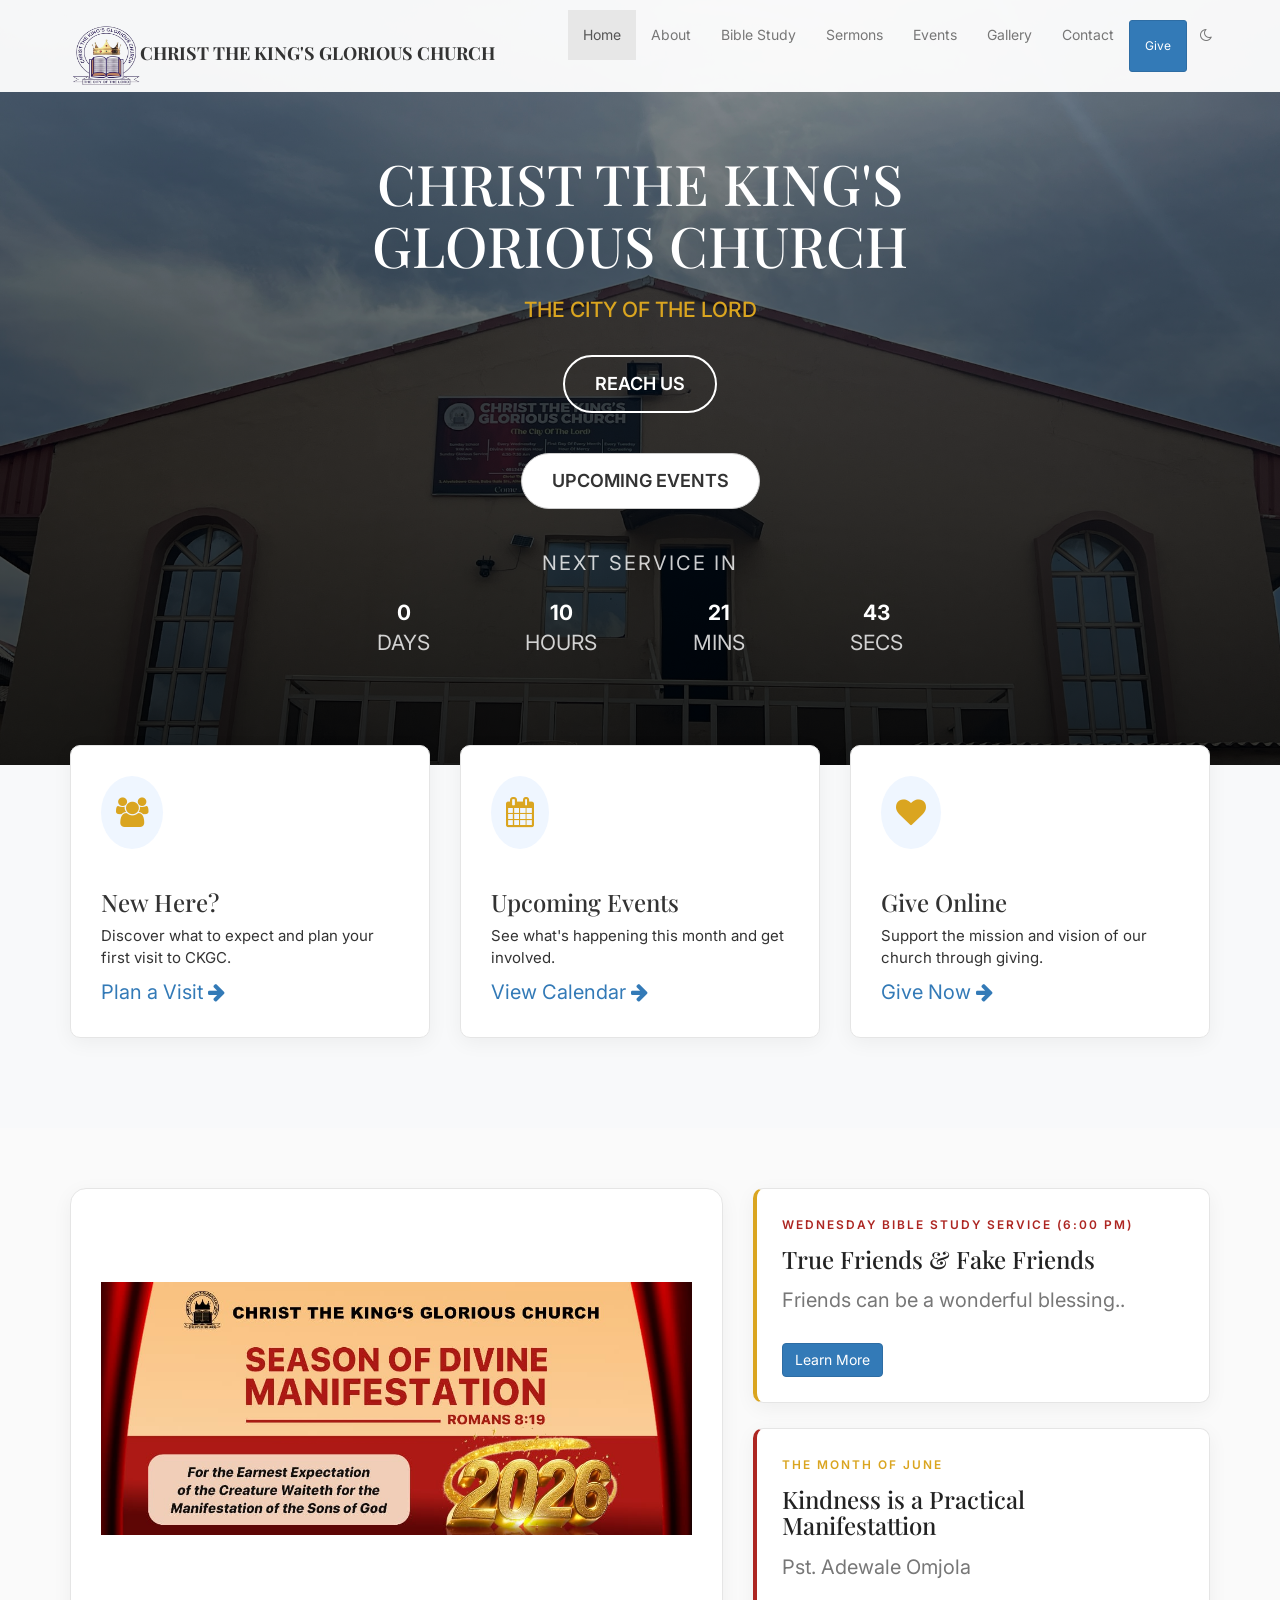
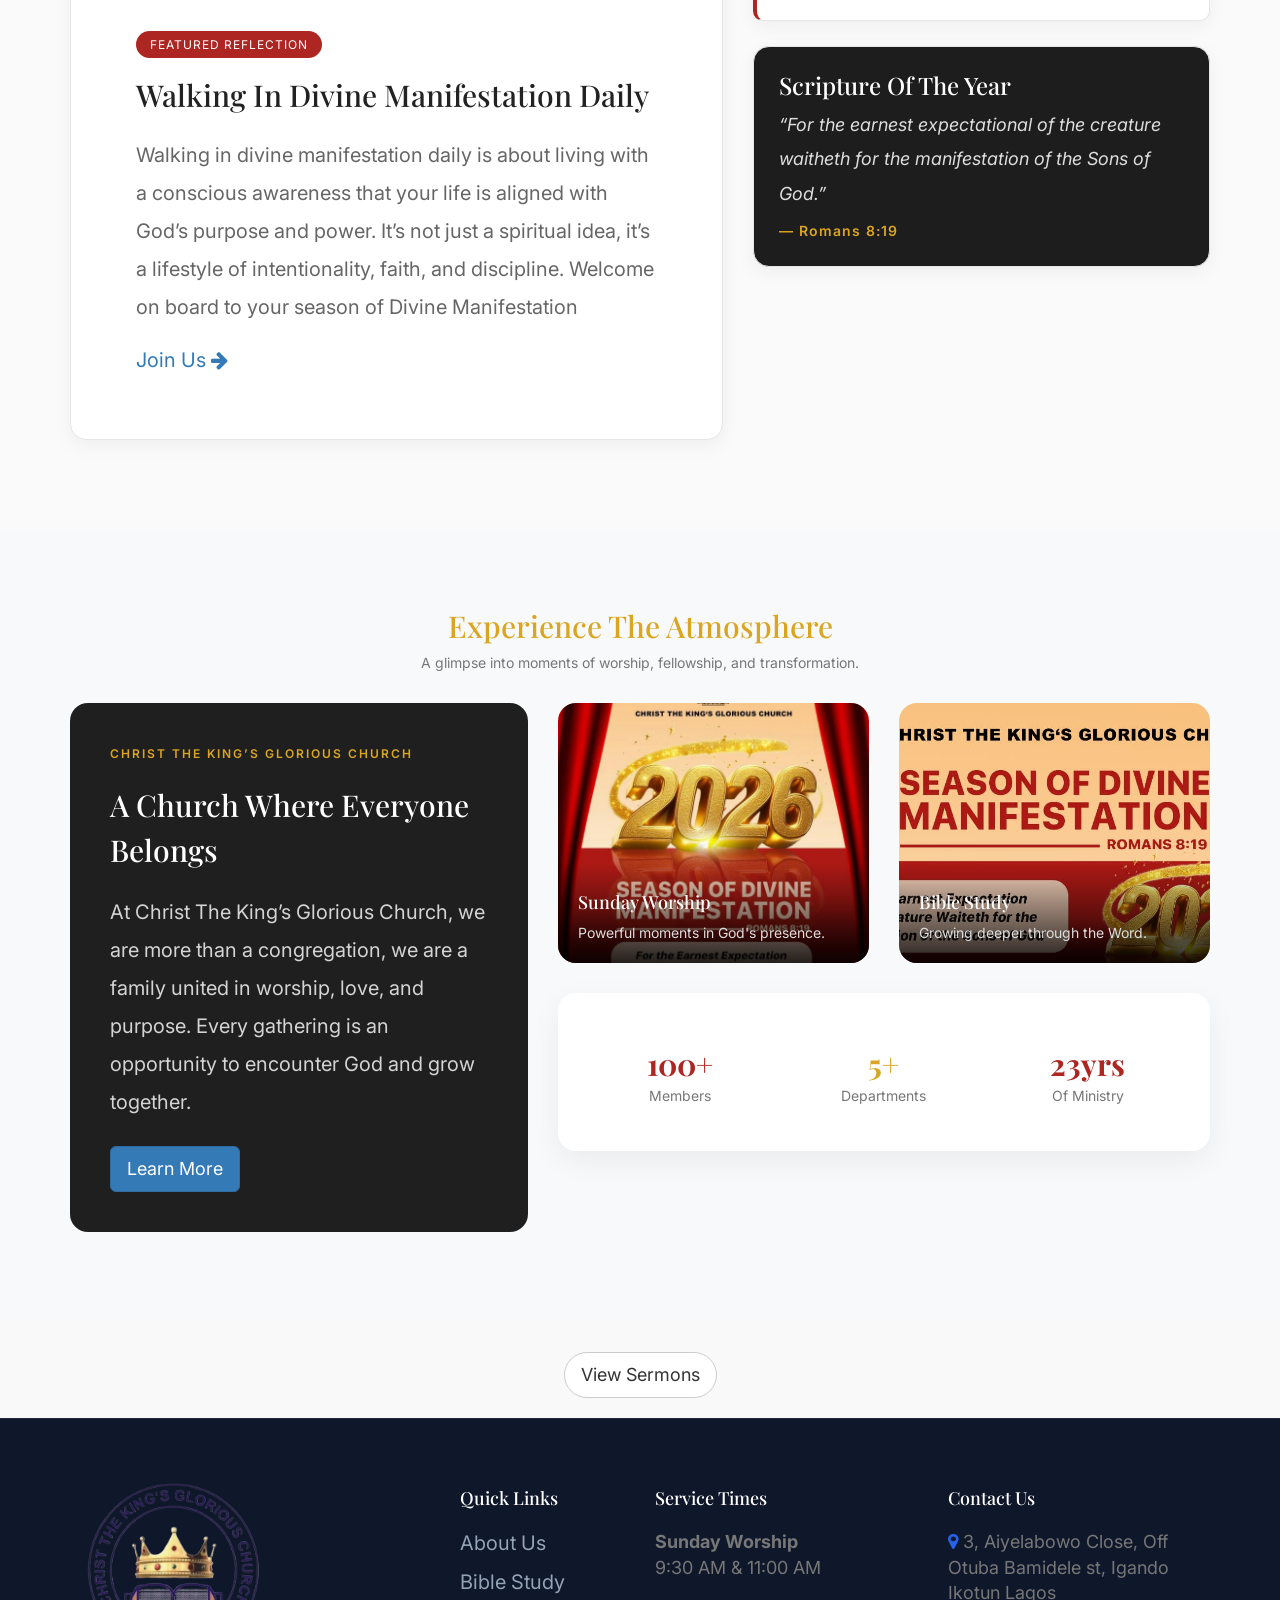
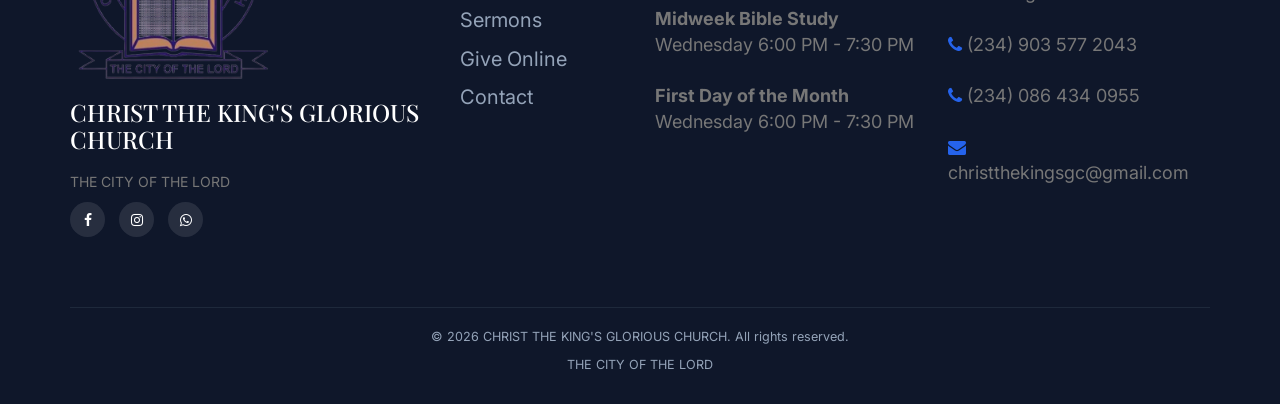
==== commit 3e2c3e22: "new" ====
--- a/index.html
+++ b/index.html
@@ -86,7 +86,7 @@
             </div>
         </div>
     </nav>
-
+    
     <!-- Hero Section -->
     <header class="hero-section" style="background-image: url('./pg-headers/church\ background-image.jpg');">
         <div class="hero-overlay"></div>
--- a/css/style.css
+++ b/css/style.css
@@ -73,7 +73,7 @@
    Mobile Responsive Styles
 ========================= */
 @media (max-width: 768px) {
-    
+
     .navbar-default {
         padding: 8px 15px;
     }
@@ -295,7 +295,7 @@
 
 @media (max-width: 768px) {
     .vertical-align { display: block; }
-    .hero-content h1 { font-size: 2.5em; }
+    .hero-content h1 { font-size: 2.5em; margin-top: 100px; }
     .hero-section { height: auto; padding-bottom: 50px; }
 }
 
